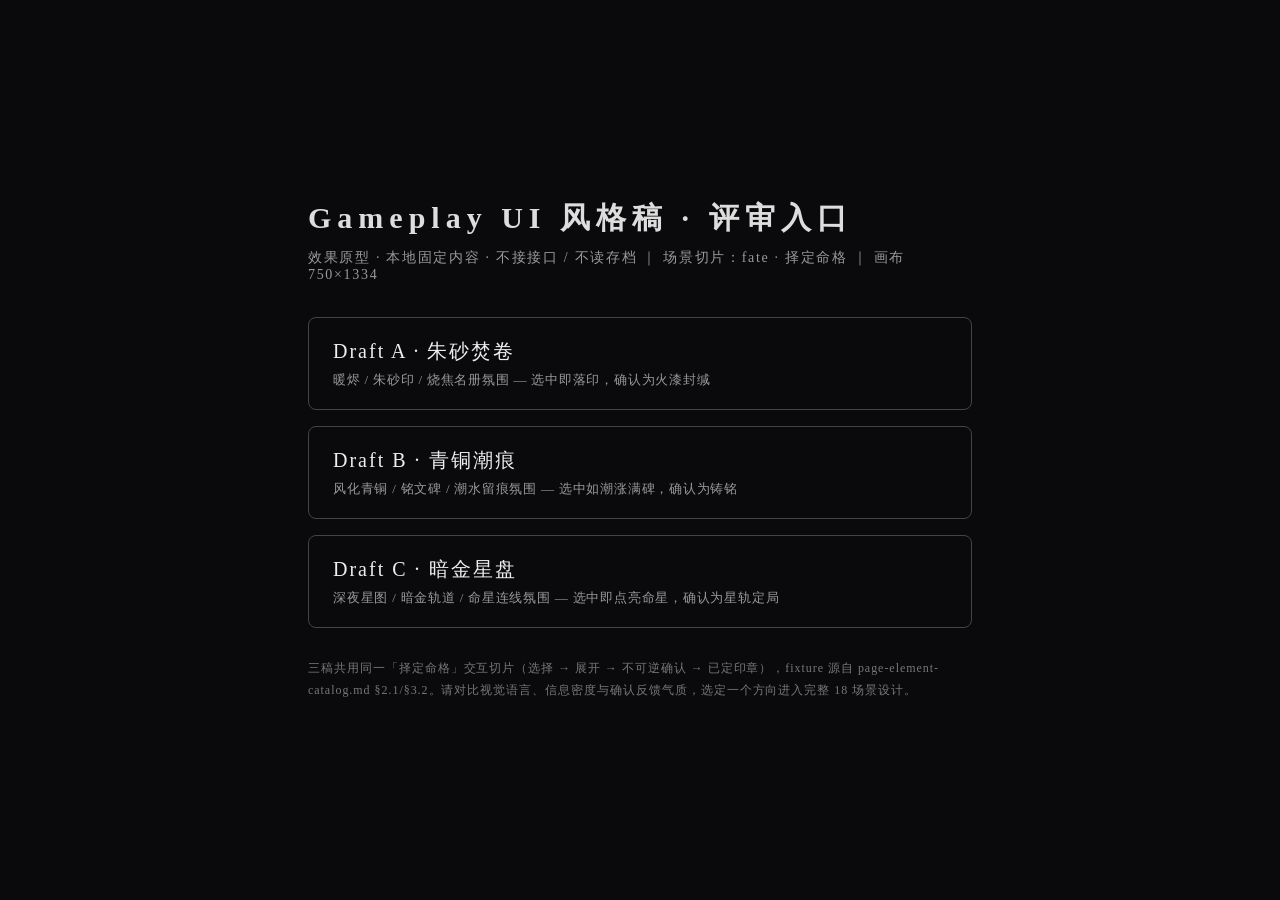
==== index.html @ 6d360c1d "UI style drafts A/B/C for gameplay web prototype review" ====
<!DOCTYPE html>
<html lang="zh-CN">
<head>
<meta charset="UTF-8">
<meta name="viewport" content="width=device-width, initial-scale=1.0">
<title>Gameplay UI 风格稿 · 评审入口</title>
<style>
  * { margin: 0; padding: 0; box-sizing: border-box; }
  body {
    min-height: 100vh; display: flex; align-items: center; justify-content: center;
    background: #0a0a0c; color: #ddd;
    font-family: "Songti SC", "STSong", "Noto Serif CJK SC", "SimSun", serif;
  }
  main { max-width: 720px; padding: 48px 28px; }
  h1 { font-size: 30px; letter-spacing: .2em; font-weight: 700; }
  .sub { margin-top: 10px; font-size: 14px; color: #999; letter-spacing: .12em; }
  ul { margin-top: 34px; list-style: none; display: grid; gap: 16px; }
  a {
    display: block; padding: 20px 24px; border: 1px solid #444; border-radius: 8px;
    color: #eee; text-decoration: none; font-size: 20px; letter-spacing: .1em;
    transition: border-color .2s, background .2s;
  }
  a:hover { border-color: #aaa; background: rgba(255,255,255,.05); }
  a small { display: block; margin-top: 6px; font-size: 13px; color: #999; letter-spacing: .06em; }
  .note { margin-top: 30px; font-size: 12px; color: #777; letter-spacing: .08em; line-height: 1.8; }
</style>
</head>
<body>
<main>
  <h1>Gameplay UI 风格稿 · 评审入口</h1>
  <div class="sub">效果原型 · 本地固定内容 · 不接接口 / 不读存档 ｜ 场景切片：fate · 择定命格 ｜ 画布 750×1334</div>
  <ul>
    <li><a href="./a-zhusha-fenjuan/">Draft A · 朱砂焚卷<small>暖烬 / 朱砂印 / 烧焦名册氛围 — 选中即落印，确认为火漆封缄</small></a></li>
    <li><a href="./b-qingtong-chaohen/">Draft B · 青铜潮痕<small>风化青铜 / 铭文碑 / 潮水留痕氛围 — 选中如潮涨满碑，确认为铸铭</small></a></li>
    <li><a href="./c-anjin-xingpan/">Draft C · 暗金星盘<small>深夜星图 / 暗金轨道 / 命星连线氛围 — 选中即点亮命星，确认为星轨定局</small></a></li>
  </ul>
  <p class="note">三稿共用同一「择定命格」交互切片（选择 → 展开 → 不可逆确认 → 已定印章），fixture 源自 page-element-catalog.md §2.1/§3.2。请对比视觉语言、信息密度与确认反馈气质，选定一个方向进入完整 18 场景设计。</p>
</main>
</body>
</html>
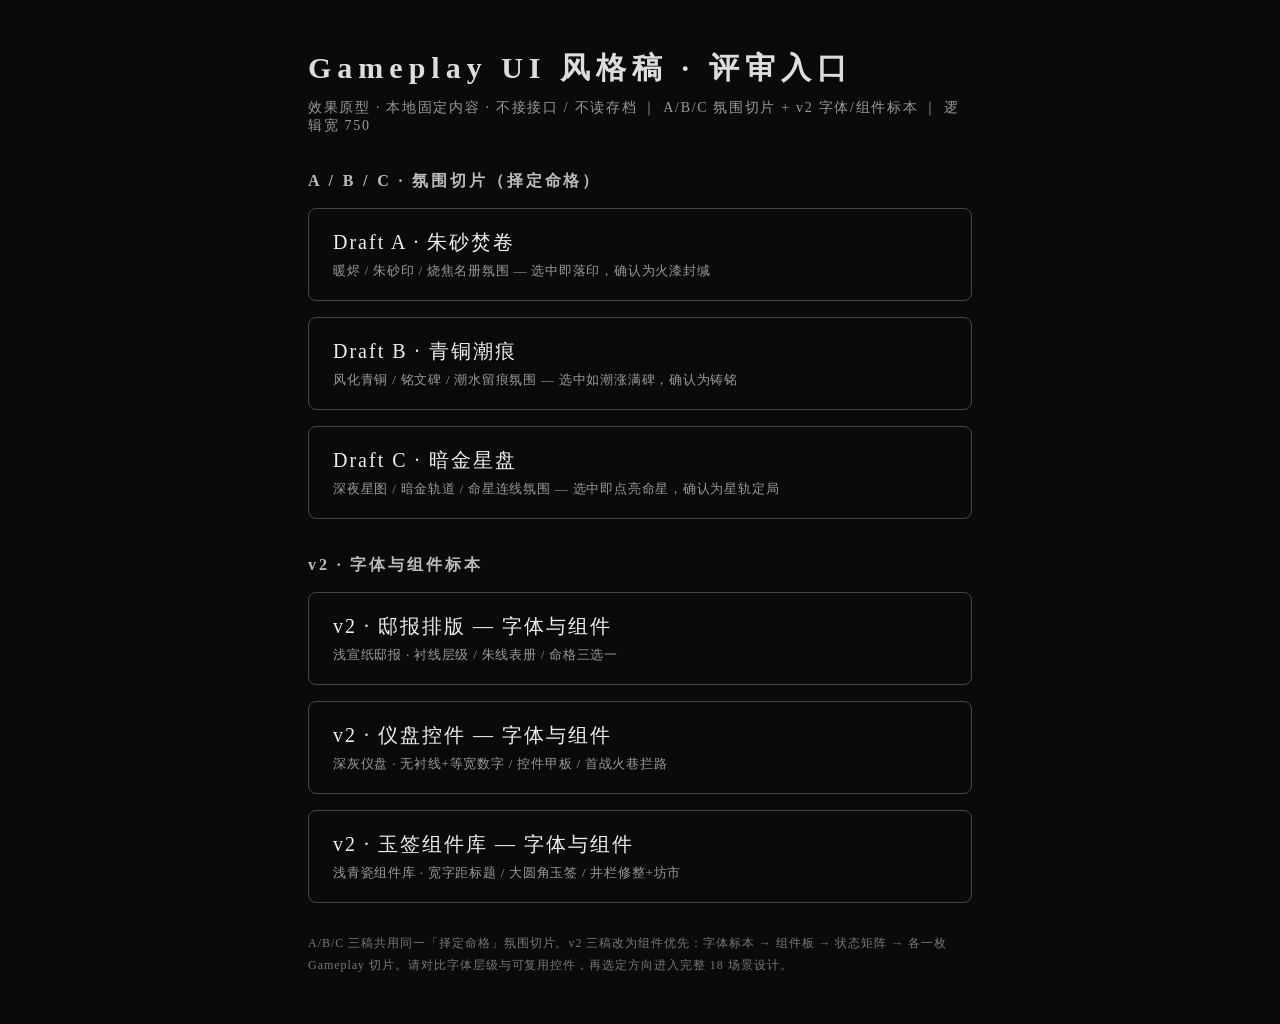
==== commit 27a409cd: "Add v2 component-first style drafts alongside A/B/C. Keep the original atmosphere landing links and " ====
--- a/index.html
+++ b/index.html
@@ -13,8 +13,9 @@
   }
   main { max-width: 720px; padding: 48px 28px; }
   h1 { font-size: 30px; letter-spacing: .2em; font-weight: 700; }
+  h2 { margin-top: 36px; font-size: 16px; letter-spacing: .18em; color: #bbb; font-weight: 700; }
   .sub { margin-top: 10px; font-size: 14px; color: #999; letter-spacing: .12em; }
-  ul { margin-top: 34px; list-style: none; display: grid; gap: 16px; }
+  ul { margin-top: 16px; list-style: none; display: grid; gap: 16px; }
   a {
     display: block; padding: 20px 24px; border: 1px solid #444; border-radius: 8px;
     color: #eee; text-decoration: none; font-size: 20px; letter-spacing: .1em;
@@ -28,13 +29,23 @@
 <body>
 <main>
   <h1>Gameplay UI 风格稿 · 评审入口</h1>
-  <div class="sub">效果原型 · 本地固定内容 · 不接接口 / 不读存档 ｜ 场景切片：fate · 择定命格 ｜ 画布 750×1334</div>
+  <div class="sub">效果原型 · 本地固定内容 · 不接接口 / 不读存档 ｜ A/B/C 氛围切片 + v2 字体/组件标本 ｜ 逻辑宽 750</div>
+
+  <h2>A / B / C · 氛围切片（择定命格）</h2>
   <ul>
     <li><a href="./a-zhusha-fenjuan/">Draft A · 朱砂焚卷<small>暖烬 / 朱砂印 / 烧焦名册氛围 — 选中即落印，确认为火漆封缄</small></a></li>
     <li><a href="./b-qingtong-chaohen/">Draft B · 青铜潮痕<small>风化青铜 / 铭文碑 / 潮水留痕氛围 — 选中如潮涨满碑，确认为铸铭</small></a></li>
     <li><a href="./c-anjin-xingpan/">Draft C · 暗金星盘<small>深夜星图 / 暗金轨道 / 命星连线氛围 — 选中即点亮命星，确认为星轨定局</small></a></li>
   </ul>
-  <p class="note">三稿共用同一「择定命格」交互切片（选择 → 展开 → 不可逆确认 → 已定印章），fixture 源自 page-element-catalog.md §2.1/§3.2。请对比视觉语言、信息密度与确认反馈气质，选定一个方向进入完整 18 场景设计。</p>
+
+  <h2>v2 · 字体与组件标本</h2>
+  <ul>
+    <li><a href="./v2-gazette-typeset/">v2 · 邸报排版 — 字体与组件<small>浅宣纸邸报 · 衬线层级 / 朱线表册 / 命格三选一</small></a></li>
+    <li><a href="./v2-instrument-slate/">v2 · 仪盘控件 — 字体与组件<small>深灰仪盘 · 无衬线+等宽数字 / 控件甲板 / 首战火巷拦路</small></a></li>
+    <li><a href="./v2-jade-kit/">v2 · 玉签组件库 — 字体与组件<small>浅青瓷组件库 · 宽字距标题 / 大圆角玉签 / 井栏修整+坊市</small></a></li>
+  </ul>
+
+  <p class="note">A/B/C 三稿共用同一「择定命格」氛围切片。v2 三稿改为组件优先：字体标本 → 组件板 → 状态矩阵 → 各一枚 Gameplay 切片。请对比字体层级与可复用控件，再选定方向进入完整 18 场景设计。</p>
 </main>
 </body>
 </html>
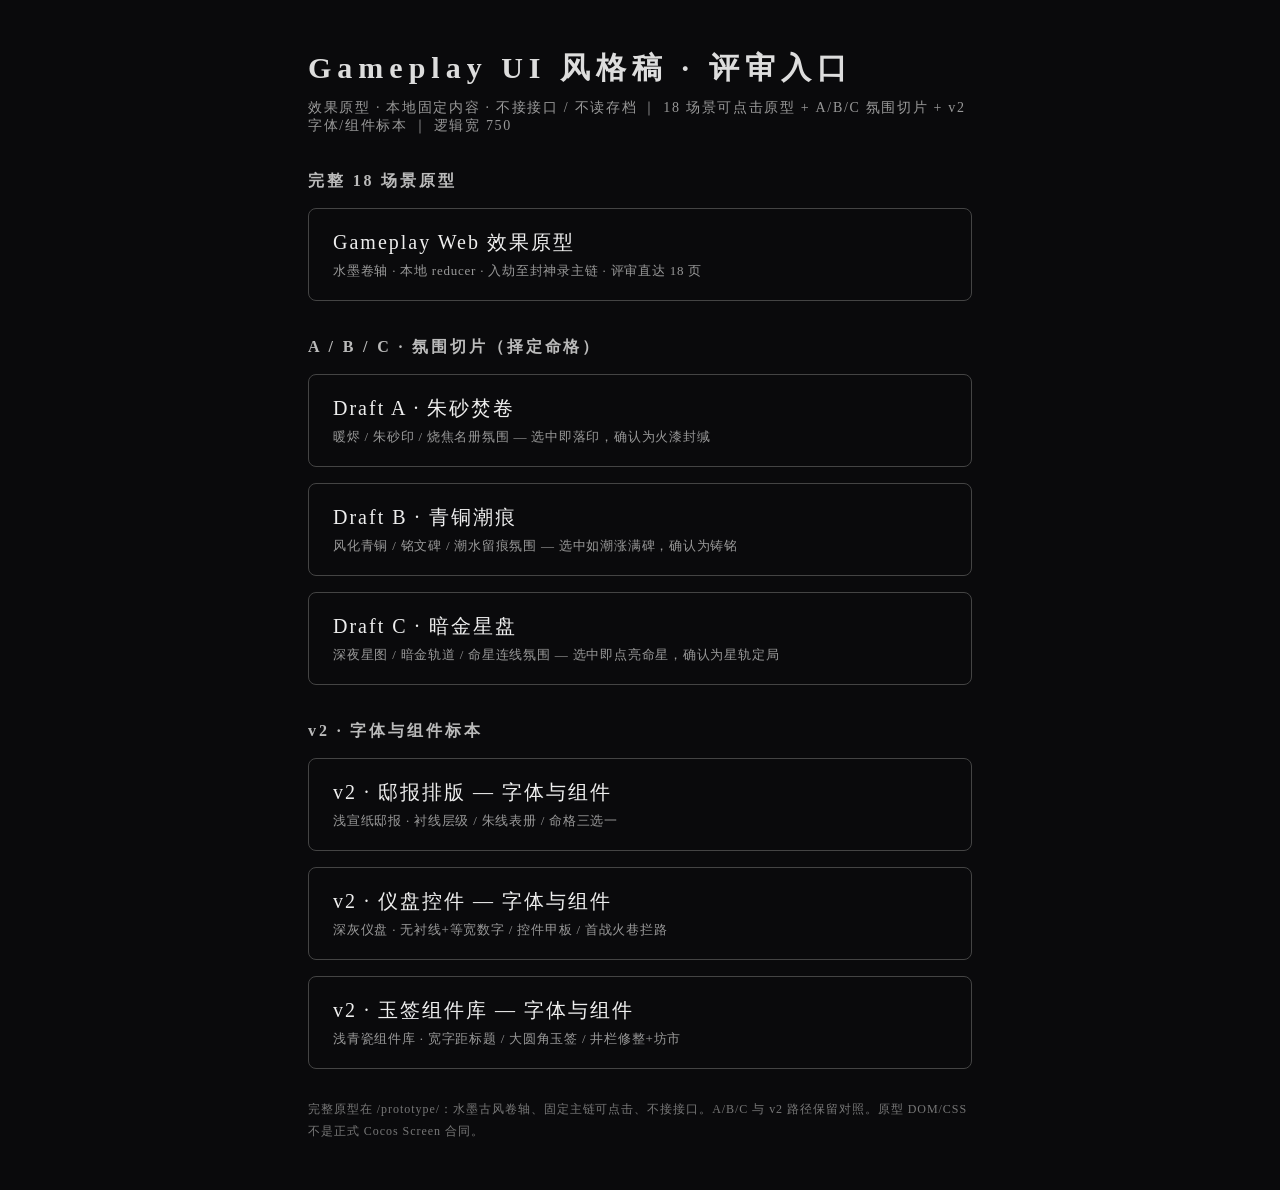
==== commit 52ad7fa5: "Publish the 18-scene gameplay web prototype under /prototype/. Keep A/B/C and v2 review pages intact" ====
--- a/index.html
+++ b/index.html
@@ -29,7 +29,12 @@
 <body>
 <main>
   <h1>Gameplay UI 风格稿 · 评审入口</h1>
-  <div class="sub">效果原型 · 本地固定内容 · 不接接口 / 不读存档 ｜ A/B/C 氛围切片 + v2 字体/组件标本 ｜ 逻辑宽 750</div>
+  <div class="sub">效果原型 · 本地固定内容 · 不接接口 / 不读存档 ｜ 18 场景可点击原型 + A/B/C 氛围切片 + v2 字体/组件标本 ｜ 逻辑宽 750</div>
+
+  <h2>完整 18 场景原型</h2>
+  <ul>
+    <li><a href="./prototype/">Gameplay Web 效果原型<small>水墨卷轴 · 本地 reducer · 入劫至封神录主链 · 评审直达 18 页</small></a></li>
+  </ul>
 
   <h2>A / B / C · 氛围切片（择定命格）</h2>
   <ul>
@@ -45,7 +50,7 @@
     <li><a href="./v2-jade-kit/">v2 · 玉签组件库 — 字体与组件<small>浅青瓷组件库 · 宽字距标题 / 大圆角玉签 / 井栏修整+坊市</small></a></li>
   </ul>
 
-  <p class="note">A/B/C 三稿共用同一「择定命格」氛围切片。v2 三稿改为组件优先：字体标本 → 组件板 → 状态矩阵 → 各一枚 Gameplay 切片。请对比字体层级与可复用控件，再选定方向进入完整 18 场景设计。</p>
+  <p class="note">完整原型在 /prototype/：水墨古风卷轴、固定主链可点击、不接接口。A/B/C 与 v2 路径保留对照。原型 DOM/CSS 不是正式 Cocos Screen 合同。</p>
 </main>
 </body>
 </html>
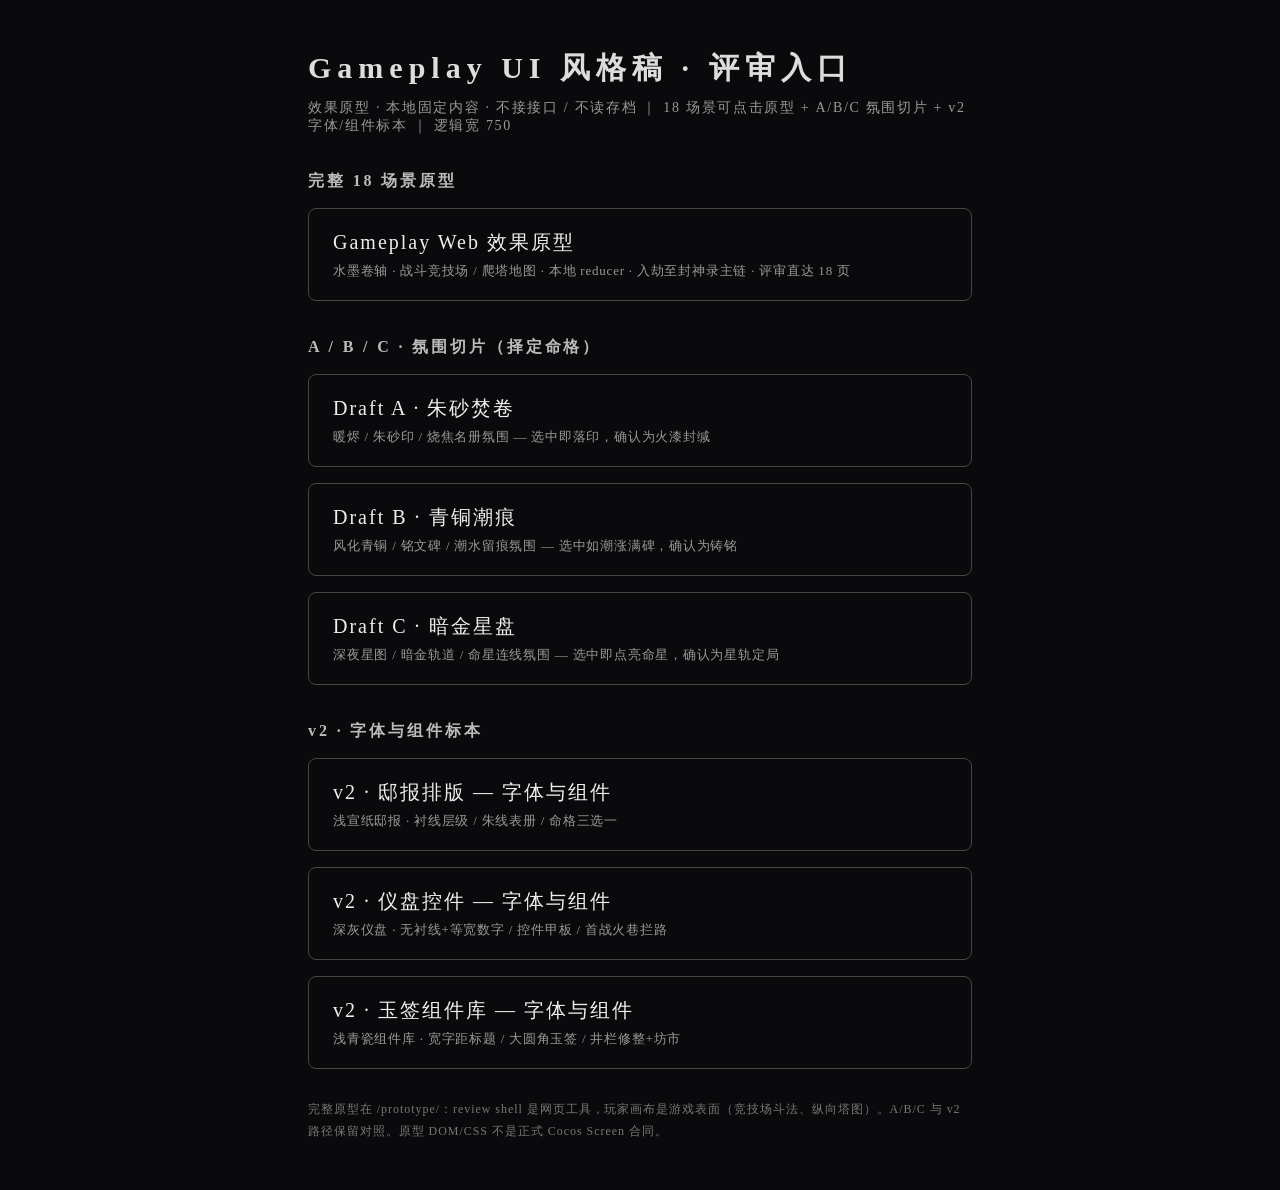
==== commit f3f38533: "Upgrade /prototype/ to battle-arena and climbing-tower game surfaces. Keep landing, A/B/C, and v2 pa" ====
--- a/index.html
+++ b/index.html
@@ -33,7 +33,7 @@
 
   <h2>完整 18 场景原型</h2>
   <ul>
-    <li><a href="./prototype/">Gameplay Web 效果原型<small>水墨卷轴 · 本地 reducer · 入劫至封神录主链 · 评审直达 18 页</small></a></li>
+    <li><a href="./prototype/">Gameplay Web 效果原型<small>水墨卷轴 · 战斗竞技场 / 爬塔地图 · 本地 reducer · 入劫至封神录主链 · 评审直达 18 页</small></a></li>
   </ul>
 
   <h2>A / B / C · 氛围切片（择定命格）</h2>
@@ -50,7 +50,7 @@
     <li><a href="./v2-jade-kit/">v2 · 玉签组件库 — 字体与组件<small>浅青瓷组件库 · 宽字距标题 / 大圆角玉签 / 井栏修整+坊市</small></a></li>
   </ul>
 
-  <p class="note">完整原型在 /prototype/：水墨古风卷轴、固定主链可点击、不接接口。A/B/C 与 v2 路径保留对照。原型 DOM/CSS 不是正式 Cocos Screen 合同。</p>
+  <p class="note">完整原型在 /prototype/：review shell 是网页工具，玩家画布是游戏表面（竞技场斗法、纵向塔图）。A/B/C 与 v2 路径保留对照。原型 DOM/CSS 不是正式 Cocos Screen 合同。</p>
 </main>
 </body>
 </html>
